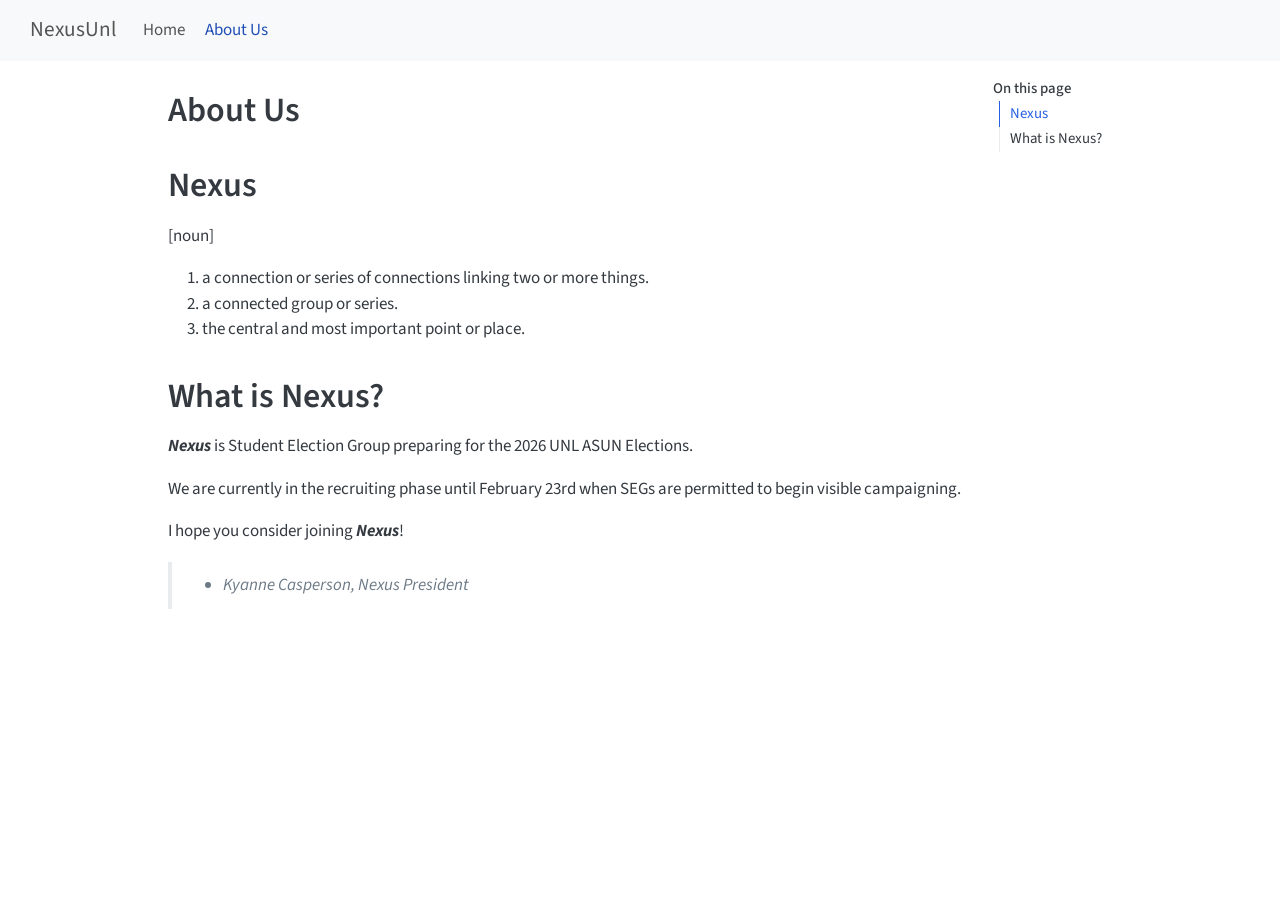
==== docs/about.html @ f0af8334 "added some content" ====
<!DOCTYPE html>
<html xmlns="http://www.w3.org/1999/xhtml" lang="en" xml:lang="en"><head>

<meta charset="utf-8">
<meta name="generator" content="quarto-1.7.32">

<meta name="viewport" content="width=device-width, initial-scale=1.0, user-scalable=yes">


<title>About Us – NexusUnl</title>
<style>
code{white-space: pre-wrap;}
span.smallcaps{font-variant: small-caps;}
div.columns{display: flex; gap: min(4vw, 1.5em);}
div.column{flex: auto; overflow-x: auto;}
div.hanging-indent{margin-left: 1.5em; text-indent: -1.5em;}
ul.task-list{list-style: none;}
ul.task-list li input[type="checkbox"] {
  width: 0.8em;
  margin: 0 0.8em 0.2em -1em; /* quarto-specific, see https://github.com/quarto-dev/quarto-cli/issues/4556 */ 
  vertical-align: middle;
}
</style>


<script src="site_libs/quarto-nav/quarto-nav.js"></script>
<script src="site_libs/quarto-nav/headroom.min.js"></script>
<script src="site_libs/clipboard/clipboard.min.js"></script>
<script src="site_libs/quarto-search/autocomplete.umd.js"></script>
<script src="site_libs/quarto-search/fuse.min.js"></script>
<script src="site_libs/quarto-search/quarto-search.js"></script>
<meta name="quarto:offset" content="./">
<script src="site_libs/quarto-html/quarto.js" type="module"></script>
<script src="site_libs/quarto-html/tabsets/tabsets.js" type="module"></script>
<script src="site_libs/quarto-html/popper.min.js"></script>
<script src="site_libs/quarto-html/tippy.umd.min.js"></script>
<script src="site_libs/quarto-html/anchor.min.js"></script>
<link href="site_libs/quarto-html/tippy.css" rel="stylesheet">
<link href="site_libs/quarto-html/quarto-syntax-highlighting-37eea08aefeeee20ff55810ff984fec1.css" rel="stylesheet" id="quarto-text-highlighting-styles">
<script src="site_libs/bootstrap/bootstrap.min.js"></script>
<link href="site_libs/bootstrap/bootstrap-icons.css" rel="stylesheet">
<link href="site_libs/bootstrap/bootstrap-dfb324f25d9b1687192fa8be62ac8f9c.min.css" rel="stylesheet" append-hash="true" id="quarto-bootstrap" data-mode="light">
<script id="quarto-search-options" type="application/json">{
  "location": "navbar",
  "copy-button": false,
  "collapse-after": 3,
  "panel-placement": "end",
  "type": "overlay",
  "limit": 50,
  "keyboard-shortcut": [
    "f",
    "/",
    "s"
  ],
  "show-item-context": false,
  "language": {
    "search-no-results-text": "No results",
    "search-matching-documents-text": "matching documents",
    "search-copy-link-title": "Copy link to search",
    "search-hide-matches-text": "Hide additional matches",
    "search-more-match-text": "more match in this document",
    "search-more-matches-text": "more matches in this document",
    "search-clear-button-title": "Clear",
    "search-text-placeholder": "",
    "search-detached-cancel-button-title": "Cancel",
    "search-submit-button-title": "Submit",
    "search-label": "Search"
  }
}</script>


<link rel="stylesheet" href="styles.css">
</head>

<body class="nav-fixed quarto-light">

<div id="quarto-search-results"></div>
  <header id="quarto-header" class="headroom fixed-top">
    <nav class="navbar navbar-expand-lg " data-bs-theme="dark">
      <div class="navbar-container container-fluid">
      <div class="navbar-brand-container mx-auto">
    <a class="navbar-brand" href="./index.html">
    <span class="navbar-title">NexusUnl</span>
    </a>
  </div>
            <div id="quarto-search" class="" title="Search"></div>
          <button class="navbar-toggler" type="button" data-bs-toggle="collapse" data-bs-target="#navbarCollapse" aria-controls="navbarCollapse" role="menu" aria-expanded="false" aria-label="Toggle navigation" onclick="if (window.quartoToggleHeadroom) { window.quartoToggleHeadroom(); }">
  <span class="navbar-toggler-icon"></span>
</button>
          <div class="collapse navbar-collapse" id="navbarCollapse">
            <ul class="navbar-nav navbar-nav-scroll me-auto">
  <li class="nav-item">
    <a class="nav-link" href="./index.html"> 
<span class="menu-text">Home</span></a>
  </li>  
  <li class="nav-item">
    <a class="nav-link active" href="./about.html" aria-current="page"> 
<span class="menu-text">About Us</span></a>
  </li>  
</ul>
          </div> <!-- /navcollapse -->
            <div class="quarto-navbar-tools">
</div>
      </div> <!-- /container-fluid -->
    </nav>
</header>
<!-- content -->
<div id="quarto-content" class="quarto-container page-columns page-rows-contents page-layout-article page-navbar">
<!-- sidebar -->
<!-- margin-sidebar -->
    <div id="quarto-margin-sidebar" class="sidebar margin-sidebar">
        <nav id="TOC" role="doc-toc" class="toc-active">
    <h2 id="toc-title">On this page</h2>
   
  <ul>
  <li><a href="#nexus" id="toc-nexus" class="nav-link active" data-scroll-target="#nexus">Nexus</a></li>
  <li><a href="#what-is-nexus" id="toc-what-is-nexus" class="nav-link" data-scroll-target="#what-is-nexus">What is Nexus?</a></li>
  </ul>
</nav>
    </div>
<!-- main -->
<main class="content" id="quarto-document-content">

<header id="title-block-header" class="quarto-title-block default">
<div class="quarto-title">
<h1 class="title">About Us</h1>
</div>



<div class="quarto-title-meta">

    
  
    
  </div>
  


</header>


<section id="nexus" class="level1">
<h1>Nexus</h1>
<p>[noun]</p>
<ol type="1">
<li>a connection or series of connections linking two or more things.</li>
<li>a connected group or series.</li>
<li>the central and most important point or place.</li>
</ol>
</section>
<section id="what-is-nexus" class="level1">
<h1>What is Nexus?</h1>
<p><strong><em>Nexus</em></strong> is Student Election Group preparing for the 2026 UNL ASUN Elections.</p>
<p>We are currently in the recruiting phase until February 23rd when SEGs are permitted to begin visible campaigning.</p>
<p>I hope you consider joining <strong><em>Nexus</em></strong>!</p>
<blockquote class="blockquote">
<ul>
<li><em>Kyanne Casperson, Nexus President</em></li>
</ul>
</blockquote>


</section>

</main> <!-- /main -->
<script id="quarto-html-after-body" type="application/javascript">
  window.document.addEventListener("DOMContentLoaded", function (event) {
    const icon = "";
    const anchorJS = new window.AnchorJS();
    anchorJS.options = {
      placement: 'right',
      icon: icon
    };
    anchorJS.add('.anchored');
    const isCodeAnnotation = (el) => {
      for (const clz of el.classList) {
        if (clz.startsWith('code-annotation-')) {                     
          return true;
        }
      }
      return false;
    }
    const onCopySuccess = function(e) {
      // button target
      const button = e.trigger;
      // don't keep focus
      button.blur();
      // flash "checked"
      button.classList.add('code-copy-button-checked');
      var currentTitle = button.getAttribute("title");
      button.setAttribute("title", "Copied!");
      let tooltip;
      if (window.bootstrap) {
        button.setAttribute("data-bs-toggle", "tooltip");
        button.setAttribute("data-bs-placement", "left");
        button.setAttribute("data-bs-title", "Copied!");
        tooltip = new bootstrap.Tooltip(button, 
          { trigger: "manual", 
            customClass: "code-copy-button-tooltip",
            offset: [0, -8]});
        tooltip.show();    
      }
      setTimeout(function() {
        if (tooltip) {
          tooltip.hide();
          button.removeAttribute("data-bs-title");
          button.removeAttribute("data-bs-toggle");
          button.removeAttribute("data-bs-placement");
        }
        button.setAttribute("title", currentTitle);
        button.classList.remove('code-copy-button-checked');
      }, 1000);
      // clear code selection
      e.clearSelection();
    }
    const getTextToCopy = function(trigger) {
        const codeEl = trigger.previousElementSibling.cloneNode(true);
        for (const childEl of codeEl.children) {
          if (isCodeAnnotation(childEl)) {
            childEl.remove();
          }
        }
        return codeEl.innerText;
    }
    const clipboard = new window.ClipboardJS('.code-copy-button:not([data-in-quarto-modal])', {
      text: getTextToCopy
    });
    clipboard.on('success', onCopySuccess);
    if (window.document.getElementById('quarto-embedded-source-code-modal')) {
      const clipboardModal = new window.ClipboardJS('.code-copy-button[data-in-quarto-modal]', {
        text: getTextToCopy,
        container: window.document.getElementById('quarto-embedded-source-code-modal')
      });
      clipboardModal.on('success', onCopySuccess);
    }
      var localhostRegex = new RegExp(/^(?:http|https):\/\/localhost\:?[0-9]*\//);
      var mailtoRegex = new RegExp(/^mailto:/);
        var filterRegex = new RegExp('/' + window.location.host + '/');
      var isInternal = (href) => {
          return filterRegex.test(href) || localhostRegex.test(href) || mailtoRegex.test(href);
      }
      // Inspect non-navigation links and adorn them if external
     var links = window.document.querySelectorAll('a[href]:not(.nav-link):not(.navbar-brand):not(.toc-action):not(.sidebar-link):not(.sidebar-item-toggle):not(.pagination-link):not(.no-external):not([aria-hidden]):not(.dropdown-item):not(.quarto-navigation-tool):not(.about-link)');
      for (var i=0; i<links.length; i++) {
        const link = links[i];
        if (!isInternal(link.href)) {
          // undo the damage that might have been done by quarto-nav.js in the case of
          // links that we want to consider external
          if (link.dataset.originalHref !== undefined) {
            link.href = link.dataset.originalHref;
          }
        }
      }
    function tippyHover(el, contentFn, onTriggerFn, onUntriggerFn) {
      const config = {
        allowHTML: true,
        maxWidth: 500,
        delay: 100,
        arrow: false,
        appendTo: function(el) {
            return el.parentElement;
        },
        interactive: true,
        interactiveBorder: 10,
        theme: 'quarto',
        placement: 'bottom-start',
      };
      if (contentFn) {
        config.content = contentFn;
      }
      if (onTriggerFn) {
        config.onTrigger = onTriggerFn;
      }
      if (onUntriggerFn) {
        config.onUntrigger = onUntriggerFn;
      }
      window.tippy(el, config); 
    }
    const noterefs = window.document.querySelectorAll('a[role="doc-noteref"]');
    for (var i=0; i<noterefs.length; i++) {
      const ref = noterefs[i];
      tippyHover(ref, function() {
        // use id or data attribute instead here
        let href = ref.getAttribute('data-footnote-href') || ref.getAttribute('href');
        try { href = new URL(href).hash; } catch {}
        const id = href.replace(/^#\/?/, "");
        const note = window.document.getElementById(id);
        if (note) {
          return note.innerHTML;
        } else {
          return "";
        }
      });
    }
    const xrefs = window.document.querySelectorAll('a.quarto-xref');
    const processXRef = (id, note) => {
      // Strip column container classes
      const stripColumnClz = (el) => {
        el.classList.remove("page-full", "page-columns");
        if (el.children) {
          for (const child of el.children) {
            stripColumnClz(child);
          }
        }
      }
      stripColumnClz(note)
      if (id === null || id.startsWith('sec-')) {
        // Special case sections, only their first couple elements
        const container = document.createElement("div");
        if (note.children && note.children.length > 2) {
          container.appendChild(note.children[0].cloneNode(true));
          for (let i = 1; i < note.children.length; i++) {
            const child = note.children[i];
            if (child.tagName === "P" && child.innerText === "") {
              continue;
            } else {
              container.appendChild(child.cloneNode(true));
              break;
            }
          }
          if (window.Quarto?.typesetMath) {
            window.Quarto.typesetMath(container);
          }
          return container.innerHTML
        } else {
          if (window.Quarto?.typesetMath) {
            window.Quarto.typesetMath(note);
          }
          return note.innerHTML;
        }
      } else {
        // Remove any anchor links if they are present
        const anchorLink = note.querySelector('a.anchorjs-link');
        if (anchorLink) {
          anchorLink.remove();
        }
        if (window.Quarto?.typesetMath) {
          window.Quarto.typesetMath(note);
        }
        if (note.classList.contains("callout")) {
          return note.outerHTML;
        } else {
          return note.innerHTML;
        }
      }
    }
    for (var i=0; i<xrefs.length; i++) {
      const xref = xrefs[i];
      tippyHover(xref, undefined, function(instance) {
        instance.disable();
        let url = xref.getAttribute('href');
        let hash = undefined; 
        if (url.startsWith('#')) {
          hash = url;
        } else {
          try { hash = new URL(url).hash; } catch {}
        }
        if (hash) {
          const id = hash.replace(/^#\/?/, "");
          const note = window.document.getElementById(id);
          if (note !== null) {
            try {
              const html = processXRef(id, note.cloneNode(true));
              instance.setContent(html);
            } finally {
              instance.enable();
              instance.show();
            }
          } else {
            // See if we can fetch this
            fetch(url.split('#')[0])
            .then(res => res.text())
            .then(html => {
              const parser = new DOMParser();
              const htmlDoc = parser.parseFromString(html, "text/html");
              const note = htmlDoc.getElementById(id);
              if (note !== null) {
                const html = processXRef(id, note);
                instance.setContent(html);
              } 
            }).finally(() => {
              instance.enable();
              instance.show();
            });
          }
        } else {
          // See if we can fetch a full url (with no hash to target)
          // This is a special case and we should probably do some content thinning / targeting
          fetch(url)
          .then(res => res.text())
          .then(html => {
            const parser = new DOMParser();
            const htmlDoc = parser.parseFromString(html, "text/html");
            const note = htmlDoc.querySelector('main.content');
            if (note !== null) {
              // This should only happen for chapter cross references
              // (since there is no id in the URL)
              // remove the first header
              if (note.children.length > 0 && note.children[0].tagName === "HEADER") {
                note.children[0].remove();
              }
              const html = processXRef(null, note);
              instance.setContent(html);
            } 
          }).finally(() => {
            instance.enable();
            instance.show();
          });
        }
      }, function(instance) {
      });
    }
        let selectedAnnoteEl;
        const selectorForAnnotation = ( cell, annotation) => {
          let cellAttr = 'data-code-cell="' + cell + '"';
          let lineAttr = 'data-code-annotation="' +  annotation + '"';
          const selector = 'span[' + cellAttr + '][' + lineAttr + ']';
          return selector;
        }
        const selectCodeLines = (annoteEl) => {
          const doc = window.document;
          const targetCell = annoteEl.getAttribute("data-target-cell");
          const targetAnnotation = annoteEl.getAttribute("data-target-annotation");
          const annoteSpan = window.document.querySelector(selectorForAnnotation(targetCell, targetAnnotation));
          const lines = annoteSpan.getAttribute("data-code-lines").split(",");
          const lineIds = lines.map((line) => {
            return targetCell + "-" + line;
          })
          let top = null;
          let height = null;
          let parent = null;
          if (lineIds.length > 0) {
              //compute the position of the single el (top and bottom and make a div)
              const el = window.document.getElementById(lineIds[0]);
              top = el.offsetTop;
              height = el.offsetHeight;
              parent = el.parentElement.parentElement;
            if (lineIds.length > 1) {
              const lastEl = window.document.getElementById(lineIds[lineIds.length - 1]);
              const bottom = lastEl.offsetTop + lastEl.offsetHeight;
              height = bottom - top;
            }
            if (top !== null && height !== null && parent !== null) {
              // cook up a div (if necessary) and position it 
              let div = window.document.getElementById("code-annotation-line-highlight");
              if (div === null) {
                div = window.document.createElement("div");
                div.setAttribute("id", "code-annotation-line-highlight");
                div.style.position = 'absolute';
                parent.appendChild(div);
              }
              div.style.top = top - 2 + "px";
              div.style.height = height + 4 + "px";
              div.style.left = 0;
              let gutterDiv = window.document.getElementById("code-annotation-line-highlight-gutter");
              if (gutterDiv === null) {
                gutterDiv = window.document.createElement("div");
                gutterDiv.setAttribute("id", "code-annotation-line-highlight-gutter");
                gutterDiv.style.position = 'absolute';
                const codeCell = window.document.getElementById(targetCell);
                const gutter = codeCell.querySelector('.code-annotation-gutter');
                gutter.appendChild(gutterDiv);
              }
              gutterDiv.style.top = top - 2 + "px";
              gutterDiv.style.height = height + 4 + "px";
            }
            selectedAnnoteEl = annoteEl;
          }
        };
        const unselectCodeLines = () => {
          const elementsIds = ["code-annotation-line-highlight", "code-annotation-line-highlight-gutter"];
          elementsIds.forEach((elId) => {
            const div = window.document.getElementById(elId);
            if (div) {
              div.remove();
            }
          });
          selectedAnnoteEl = undefined;
        };
          // Handle positioning of the toggle
      window.addEventListener(
        "resize",
        throttle(() => {
          elRect = undefined;
          if (selectedAnnoteEl) {
            selectCodeLines(selectedAnnoteEl);
          }
        }, 10)
      );
      function throttle(fn, ms) {
      let throttle = false;
      let timer;
        return (...args) => {
          if(!throttle) { // first call gets through
              fn.apply(this, args);
              throttle = true;
          } else { // all the others get throttled
              if(timer) clearTimeout(timer); // cancel #2
              timer = setTimeout(() => {
                fn.apply(this, args);
                timer = throttle = false;
              }, ms);
          }
        };
      }
        // Attach click handler to the DT
        const annoteDls = window.document.querySelectorAll('dt[data-target-cell]');
        for (const annoteDlNode of annoteDls) {
          annoteDlNode.addEventListener('click', (event) => {
            const clickedEl = event.target;
            if (clickedEl !== selectedAnnoteEl) {
              unselectCodeLines();
              const activeEl = window.document.querySelector('dt[data-target-cell].code-annotation-active');
              if (activeEl) {
                activeEl.classList.remove('code-annotation-active');
              }
              selectCodeLines(clickedEl);
              clickedEl.classList.add('code-annotation-active');
            } else {
              // Unselect the line
              unselectCodeLines();
              clickedEl.classList.remove('code-annotation-active');
            }
          });
        }
    const findCites = (el) => {
      const parentEl = el.parentElement;
      if (parentEl) {
        const cites = parentEl.dataset.cites;
        if (cites) {
          return {
            el,
            cites: cites.split(' ')
          };
        } else {
          return findCites(el.parentElement)
        }
      } else {
        return undefined;
      }
    };
    var bibliorefs = window.document.querySelectorAll('a[role="doc-biblioref"]');
    for (var i=0; i<bibliorefs.length; i++) {
      const ref = bibliorefs[i];
      const citeInfo = findCites(ref);
      if (citeInfo) {
        tippyHover(citeInfo.el, function() {
          var popup = window.document.createElement('div');
          citeInfo.cites.forEach(function(cite) {
            var citeDiv = window.document.createElement('div');
            citeDiv.classList.add('hanging-indent');
            citeDiv.classList.add('csl-entry');
            var biblioDiv = window.document.getElementById('ref-' + cite);
            if (biblioDiv) {
              citeDiv.innerHTML = biblioDiv.innerHTML;
            }
            popup.appendChild(citeDiv);
          });
          return popup.innerHTML;
        });
      }
    }
  });
  </script>
</div> <!-- /content -->




</body></html>
---- docs/site_libs/quarto-html/tippy.css ----
.tippy-box[data-animation=fade][data-state=hidden]{opacity:0}[data-tippy-root]{max-width:calc(100vw - 10px)}.tippy-box{position:relative;background-color:#333;color:#fff;border-radius:4px;font-size:14px;line-height:1.4;white-space:normal;outline:0;transition-property:transform,visibility,opacity}.tippy-box[data-placement^=top]>.tippy-arrow{bottom:0}.tippy-box[data-placement^=top]>.tippy-arrow:before{bottom:-7px;left:0;border-width:8px 8px 0;border-top-color:initial;transform-origin:center top}.tippy-box[data-placement^=bottom]>.tippy-arrow{top:0}.tippy-box[data-placement^=bottom]>.tippy-arrow:before{top:-7px;left:0;border-width:0 8px 8px;border-bottom-color:initial;transform-origin:center bottom}.tippy-box[data-placement^=left]>.tippy-arrow{right:0}.tippy-box[data-placement^=left]>.tippy-arrow:before{border-width:8px 0 8px 8px;border-left-color:initial;right:-7px;transform-origin:center left}.tippy-box[data-placement^=right]>.tippy-arrow{left:0}.tippy-box[data-placement^=right]>.tippy-arrow:before{left:-7px;border-width:8px 8px 8px 0;border-right-color:initial;transform-origin:center right}.tippy-box[data-inertia][data-state=visible]{transition-timing-function:cubic-bezier(.54,1.5,.38,1.11)}.tippy-arrow{width:16px;height:16px;color:#333}.tippy-arrow:before{content:"";position:absolute;border-color:transparent;border-style:solid}.tippy-content{position:relative;padding:5px 9px;z-index:1}
---- docs/site_libs/quarto-html/quarto-syntax-highlighting-37eea08aefeeee20ff55810ff984fec1.css ----
/* quarto syntax highlight colors */
:root {
  --quarto-hl-ot-color: #003B4F;
  --quarto-hl-at-color: #657422;
  --quarto-hl-ss-color: #20794D;
  --quarto-hl-an-color: #5E5E5E;
  --quarto-hl-fu-color: #4758AB;
  --quarto-hl-st-color: #20794D;
  --quarto-hl-cf-color: #003B4F;
  --quarto-hl-op-color: #5E5E5E;
  --quarto-hl-er-color: #AD0000;
  --quarto-hl-bn-color: #AD0000;
  --quarto-hl-al-color: #AD0000;
  --quarto-hl-va-color: #111111;
  --quarto-hl-bu-color: inherit;
  --quarto-hl-ex-color: inherit;
  --quarto-hl-pp-color: #AD0000;
  --quarto-hl-in-color: #5E5E5E;
  --quarto-hl-vs-color: #20794D;
  --quarto-hl-wa-color: #5E5E5E;
  --quarto-hl-do-color: #5E5E5E;
  --quarto-hl-im-color: #00769E;
  --quarto-hl-ch-color: #20794D;
  --quarto-hl-dt-color: #AD0000;
  --quarto-hl-fl-color: #AD0000;
  --quarto-hl-co-color: #5E5E5E;
  --quarto-hl-cv-color: #5E5E5E;
  --quarto-hl-cn-color: #8f5902;
  --quarto-hl-sc-color: #5E5E5E;
  --quarto-hl-dv-color: #AD0000;
  --quarto-hl-kw-color: #003B4F;
}

/* other quarto variables */
:root {
  --quarto-font-monospace: SFMono-Regular, Menlo, Monaco, Consolas, "Liberation Mono", "Courier New", monospace;
}

/* syntax highlight based on Pandoc's rules */
pre > code.sourceCode > span {
  color: #003B4F;
}

code.sourceCode > span {
  color: #003B4F;
}

div.sourceCode,
div.sourceCode pre.sourceCode {
  color: #003B4F;
}

/* Normal */
code span {
  color: #003B4F;
}

/* Alert */
code span.al {
  color: #AD0000;
  font-style: inherit;
}

/* Annotation */
code span.an {
  color: #5E5E5E;
  font-style: inherit;
}

/* Attribute */
code span.at {
  color: #657422;
  font-style: inherit;
}

/* BaseN */
code span.bn {
  color: #AD0000;
  font-style: inherit;
}

/* BuiltIn */
code span.bu {
  font-style: inherit;
}

/* ControlFlow */
code span.cf {
  color: #003B4F;
  font-weight: bold;
  font-style: inherit;
}

/* Char */
code span.ch {
  color: #20794D;
  font-style: inherit;
}

/* Constant */
code span.cn {
  color: #8f5902;
  font-style: inherit;
}

/* Comment */
code span.co {
  color: #5E5E5E;
  font-style: inherit;
}

/* CommentVar */
code span.cv {
  color: #5E5E5E;
  font-style: italic;
}

/* Documentation */
code span.do {
  color: #5E5E5E;
  font-style: italic;
}

/* DataType */
code span.dt {
  color: #AD0000;
  font-style: inherit;
}

/* DecVal */
code span.dv {
  color: #AD0000;
  font-style: inherit;
}

/* Error */
code span.er {
  color: #AD0000;
  font-style: inherit;
}

/* Extension */
code span.ex {
  font-style: inherit;
}

/* Float */
code span.fl {
  color: #AD0000;
  font-style: inherit;
}

/* Function */
code span.fu {
  color: #4758AB;
  font-style: inherit;
}

/* Import */
code span.im {
  color: #00769E;
  font-style: inherit;
}

/* Information */
code span.in {
  color: #5E5E5E;
  font-style: inherit;
}

/* Keyword */
code span.kw {
  color: #003B4F;
  font-weight: bold;
  font-style: inherit;
}

/* Operator */
code span.op {
  color: #5E5E5E;
  font-style: inherit;
}

/* Other */
code span.ot {
  color: #003B4F;
  font-style: inherit;
}

/* Preprocessor */
code span.pp {
  color: #AD0000;
  font-style: inherit;
}

/* SpecialChar */
code span.sc {
  color: #5E5E5E;
  font-style: inherit;
}

/* SpecialString */
code span.ss {
  color: #20794D;
  font-style: inherit;
}

/* String */
code span.st {
  color: #20794D;
  font-style: inherit;
}

/* Variable */
code span.va {
  color: #111111;
  font-style: inherit;
}

/* VerbatimString */
code span.vs {
  color: #20794D;
  font-style: inherit;
}

/* Warning */
code span.wa {
  color: #5E5E5E;
  font-style: italic;
}

.prevent-inlining {
  content: "</";
}

/*# sourceMappingURL=27d3d809615f7771493d095567f04340.css.map */
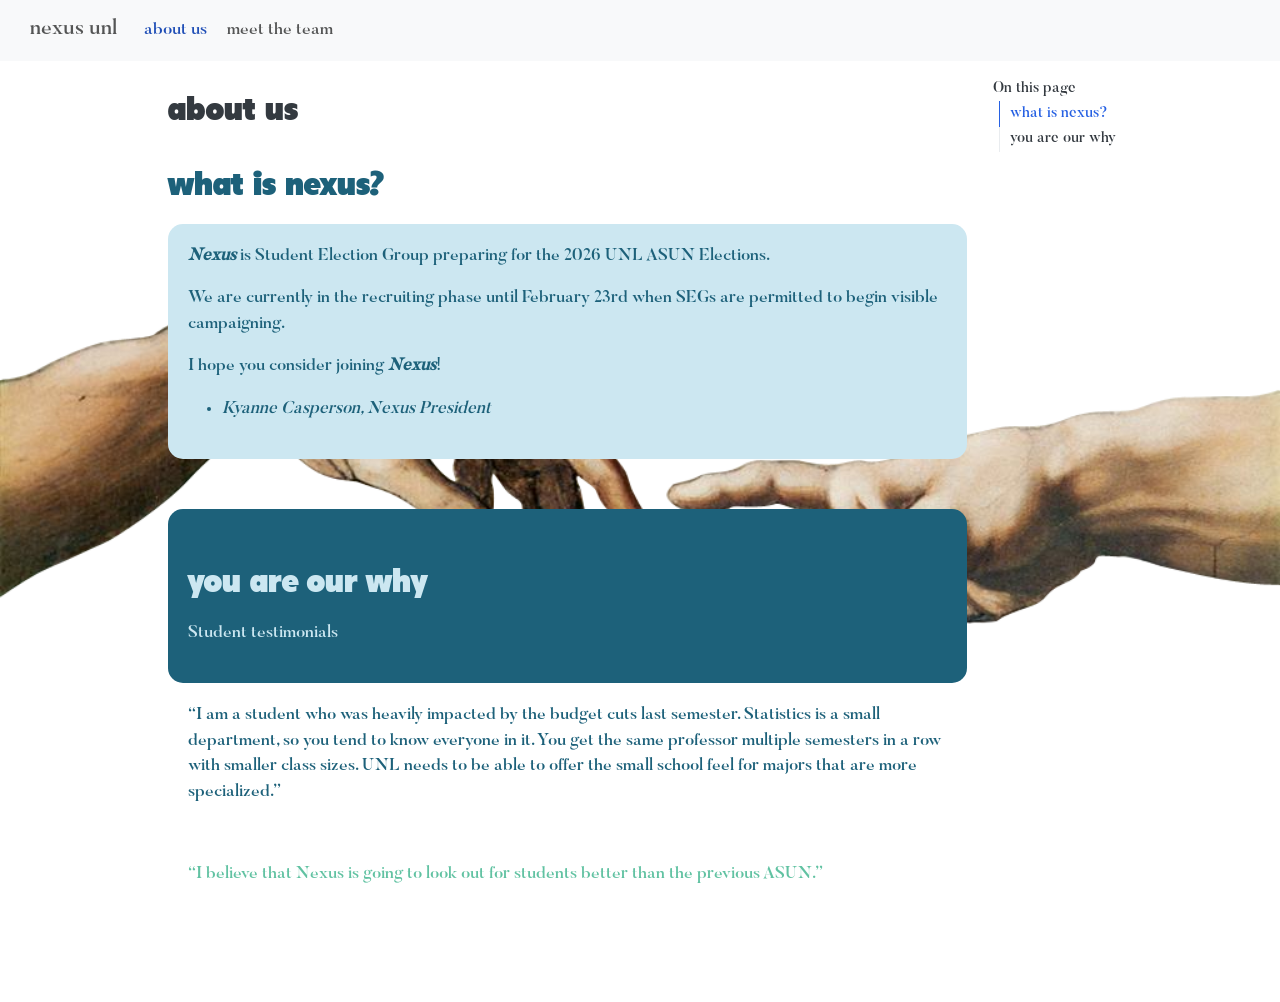
==== commit b82fe043: "small edits, student testimonials area" ====
--- a/docs/about.html
+++ b/docs/about.html
@@ -7,7 +7,7 @@
 <meta name="viewport" content="width=device-width, initial-scale=1.0, user-scalable=yes">
 
 
-<title>About Us – NexusUnl</title>
+<title>about us – nexus unl</title>
 <style>
 code{white-space: pre-wrap;}
 span.smallcaps{font-variant: small-caps;}
@@ -30,6 +30,7 @@
 <script src="site_libs/quarto-search/fuse.min.js"></script>
 <script src="site_libs/quarto-search/quarto-search.js"></script>
 <meta name="quarto:offset" content="./">
+<link href="./Nexus UNL branding.png" rel="icon" type="image/png">
 <script src="site_libs/quarto-html/quarto.js" type="module"></script>
 <script src="site_libs/quarto-html/tabsets/tabsets.js" type="module"></script>
 <script src="site_libs/quarto-html/popper.min.js"></script>
@@ -80,7 +81,7 @@
       <div class="navbar-container container-fluid">
       <div class="navbar-brand-container mx-auto">
     <a class="navbar-brand" href="./index.html">
-    <span class="navbar-title">NexusUnl</span>
+    <span class="navbar-title">nexus unl</span>
     </a>
   </div>
             <div id="quarto-search" class="" title="Search"></div>
@@ -90,12 +91,12 @@
           <div class="collapse navbar-collapse" id="navbarCollapse">
             <ul class="navbar-nav navbar-nav-scroll me-auto">
   <li class="nav-item">
-    <a class="nav-link" href="./index.html"> 
-<span class="menu-text">Home</span></a>
+    <a class="nav-link active" href="./about.html" aria-current="page"> 
+<span class="menu-text">about us</span></a>
   </li>  
   <li class="nav-item">
-    <a class="nav-link active" href="./about.html" aria-current="page"> 
-<span class="menu-text">About Us</span></a>
+    <a class="nav-link" href="./the-team.html"> 
+<span class="menu-text">meet the team</span></a>
   </li>  
 </ul>
           </div> <!-- /navcollapse -->
@@ -113,8 +114,8 @@
     <h2 id="toc-title">On this page</h2>
    
   <ul>
-  <li><a href="#nexus" id="toc-nexus" class="nav-link active" data-scroll-target="#nexus">Nexus</a></li>
-  <li><a href="#what-is-nexus" id="toc-what-is-nexus" class="nav-link" data-scroll-target="#what-is-nexus">What is Nexus?</a></li>
+  <li><a href="#what-is-nexus" id="toc-what-is-nexus" class="nav-link active" data-scroll-target="#what-is-nexus">what is nexus?</a></li>
+  <li><a href="#you-are-our-why" id="toc-you-are-our-why" class="nav-link" data-scroll-target="#you-are-our-why">you are our why</a></li>
   </ul>
 </nav>
     </div>
@@ -123,7 +124,7 @@
 
 <header id="title-block-header" class="quarto-title-block default">
 <div class="quarto-title">
-<h1 class="title">About Us</h1>
+<h1 class="title">about us</h1>
 </div>
 
 
@@ -140,28 +141,29 @@
 </header>
 
 
-<section id="nexus" class="level1">
-<h1>Nexus</h1>
-<p>[noun]</p>
-<ol type="1">
-<li>a connection or series of connections linking two or more things.</li>
-<li>a connected group or series.</li>
-<li>the central and most important point or place.</li>
-</ol>
+<section id="what-is-nexus" class="level1 color3">
+<h1>what is nexus?</h1>
 </section>
-<section id="what-is-nexus" class="level1">
-<h1>What is Nexus?</h1>
+<div class="section2">
 <p><strong><em>Nexus</em></strong> is Student Election Group preparing for the 2026 UNL ASUN Elections.</p>
 <p>We are currently in the recruiting phase until February 23rd when SEGs are permitted to begin visible campaigning.</p>
 <p>I hope you consider joining <strong><em>Nexus</em></strong>!</p>
-<blockquote class="blockquote">
 <ul>
 <li><em>Kyanne Casperson, Nexus President</em></li>
 </ul>
-</blockquote>
-
-
+</div>
+<section id="you-are-our-why" class="level1 section1 spacer">
+<h1>you are our why</h1>
+<p>Student testimonials</p>
 </section>
+<div class="section3-2">
+<p>“I am a student who was heavily impacted by the budget cuts last semester. Statistics is a small department, so you tend to know everyone in it. You get the same professor multiple semesters in a row with smaller class sizes. UNL needs to be able to offer the small school feel for majors that are more specialized.”</p>
+</div>
+<div class="section3">
+<p>“I believe that Nexus is going to look out for students better than the previous ASUN.”</p>
+</div>
+
+
 
 </main> <!-- /main -->
 <script id="quarto-html-after-body" type="application/javascript">
--- a/docs/styles.css
+++ b/docs/styles.css
@@ -0,0 +1,122 @@
+/* css styles */
+.custom-background {
+    background-color: #cce7f1; /* Light blue background */
+    padding: 10px;
+}
+
+@font-face {
+    font-family: 'NexusHeader'; /* Name your font here */
+    src: url('Tondu-Beta.ttf') format('truetype'); /* Adjust the path */
+}
+
+@font-face {
+    font-family: 'NexusBody'; 
+    src: url('Butler_Medium.otf') format('truetype'); 
+}
+
+h1, h2, h3, h4, h5, h6 {
+    font-family: 'NexusHeader', sans-serif; /* Apply the font to headers */
+}
+
+body {
+  font-family: 'NexusBody', sans-serif;
+    background-image: url('chapelHands.png');
+    background-size: cover; /* Adjusts size to cover entire screen */
+    background-position: center; /* Centers the image */
+ /* Prevents image from repeating */
+}
+
+.spacer {
+  margin-top: 50px;
+}
+
+.spacer-big {
+    margin-top: 250px; /* Adjust this value as needed */
+}
+
+.color1 {
+  color: #cce7f1;
+}
+
+.color2 {
+  color: #61c2a2;
+}
+
+.color3 {
+  color: #1d617a;
+}
+
+.center-text {
+    text-align: center;
+}
+
+.section1 {
+    background-color: #1d617a;
+    color: #cce7f1;
+    padding: 20px;
+    border-radius: 15px;
+}
+
+.section2 {
+    background-color: #cce7f1;
+    color: #1d617a;
+    padding: 20px;
+    border-radius: 15px;
+}
+
+.section3 {
+    background-color: #ffffff;
+    color: #61c2a2;
+    padding: 20px;
+    border-radius: 15px;
+}
+
+.section3-1 {
+  background-color: #ffffff;
+  color: #cce7f1;
+  padding: 20px;
+  border-radius: 15px;
+}
+
+.section3-2 {
+  background-color: #ffffff;
+  color: #1d617a;
+  padding: 20px;
+  border-radius: 15px;
+}
+
+
+.custom-button {
+    background-color: #61c2a2; /* Green background */
+    color: white;              /* White text */
+    border: none;              /* No border */
+    padding: 10px 20px;        /* Padding */
+    text-align: center;        /* Center text */
+    text-decoration: none;      /* No underline */
+    display: inline-block;      /* Inline-block display */
+    font-size: 16px;           /* Font size */
+    margin: 4px 2px;          /* Margin */
+    cursor: pointer;           /* Pointer cursor on hover */
+    border-radius: 5px;        /* Rounded corners */
+}
+
+.custom-button:hover {
+    background-color: #cce7f1; /* Darker green on hover */
+}
+
+.grid-container {
+    display: grid;                     /* Use grid layout */
+    grid-template-columns: repeat(3, 1fr); /* 3 equal columns */
+    gap: 20px;                         /* Space between columns */
+}
+
+.grid-column {
+    text-align: center;                /* Center text and inline elements */
+    border-radius: 4px;                /* Rounded corners */
+}
+
+.grid-column a {
+    display: inline-block;              /* Enable margin and padding */
+    margin-top: 10px;                  /* Space above the button */
+}
+
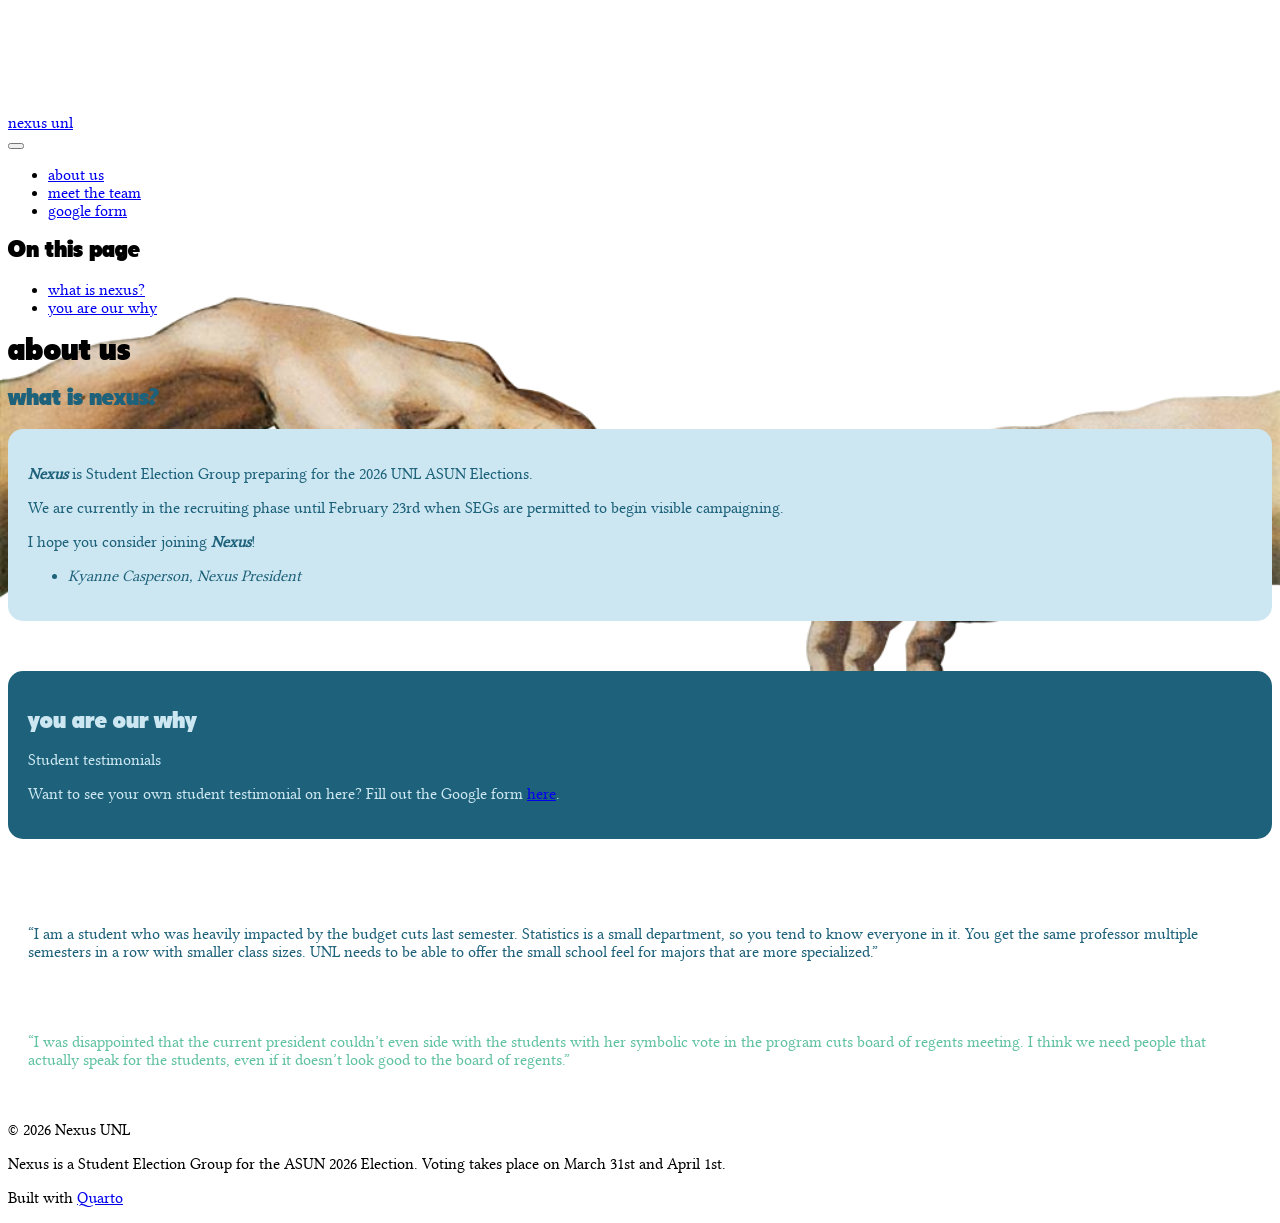
==== commit 073b793c: "overhaul" ====
--- a/docs/about.html
+++ b/docs/about.html
@@ -2,7 +2,7 @@
 <html xmlns="http://www.w3.org/1999/xhtml" lang="en" xml:lang="en"><head>
 
 <meta charset="utf-8">
-<meta name="generator" content="quarto-1.7.32">
+<meta name="generator" content="quarto-1.8.25">
 
 <meta name="viewport" content="width=device-width, initial-scale=1.0, user-scalable=yes">
 
@@ -30,17 +30,18 @@
 <script src="site_libs/quarto-search/fuse.min.js"></script>
 <script src="site_libs/quarto-search/quarto-search.js"></script>
 <meta name="quarto:offset" content="./">
-<link href="./Nexus UNL branding.png" rel="icon" type="image/png">
+<link href="./images/favicon.png" rel="icon" type="image/png">
 <script src="site_libs/quarto-html/quarto.js" type="module"></script>
 <script src="site_libs/quarto-html/tabsets/tabsets.js" type="module"></script>
+<script src="site_libs/quarto-html/axe/axe-check.js" type="module"></script>
 <script src="site_libs/quarto-html/popper.min.js"></script>
 <script src="site_libs/quarto-html/tippy.umd.min.js"></script>
 <script src="site_libs/quarto-html/anchor.min.js"></script>
 <link href="site_libs/quarto-html/tippy.css" rel="stylesheet">
-<link href="site_libs/quarto-html/quarto-syntax-highlighting-37eea08aefeeee20ff55810ff984fec1.css" rel="stylesheet" id="quarto-text-highlighting-styles">
+<link href="site_libs/quarto-html/quarto-syntax-highlighting-7b89279ff1a6dce999919e0e67d4d9ec.css" rel="stylesheet" id="quarto-text-highlighting-styles">
 <script src="site_libs/bootstrap/bootstrap.min.js"></script>
 <link href="site_libs/bootstrap/bootstrap-icons.css" rel="stylesheet">
-<link href="site_libs/bootstrap/bootstrap-dfb324f25d9b1687192fa8be62ac8f9c.min.css" rel="stylesheet" append-hash="true" id="quarto-bootstrap" data-mode="light">
+<link href="site_libs/bootstrap/bootstrap-e31584831b205ffbb2d98406f31c2a5b.min.css" rel="stylesheet" append-hash="true" id="quarto-bootstrap" data-mode="light">
 <script id="quarto-search-options" type="application/json">{
   "location": "navbar",
   "copy-button": false,
@@ -70,7 +71,7 @@
 }</script>
 
 
-<link rel="stylesheet" href="styles.css">
+<link rel="stylesheet" href="fonts-and-styles/styles.css">
 </head>
 
 <body class="nav-fixed quarto-light">
@@ -80,6 +81,8 @@
     <nav class="navbar navbar-expand-lg " data-bs-theme="dark">
       <div class="navbar-container container-fluid">
       <div class="navbar-brand-container mx-auto">
+    <a href="./index.html" class="navbar-brand navbar-brand-logo">
+    </a>
     <a class="navbar-brand" href="./index.html">
     <span class="navbar-title">nexus unl</span>
     </a>
@@ -97,6 +100,10 @@
   <li class="nav-item">
     <a class="nav-link" href="./the-team.html"> 
 <span class="menu-text">meet the team</span></a>
+  </li>  
+  <li class="nav-item">
+    <a class="nav-link" href="./google-form.html"> 
+<span class="menu-text">google form</span></a>
   </li>  
 </ul>
           </div> <!-- /navcollapse -->
@@ -155,12 +162,13 @@
 <section id="you-are-our-why" class="level1 section1 spacer">
 <h1>you are our why</h1>
 <p>Student testimonials</p>
+<p>Want to see your own student testimonial on here? Fill out the Google form <a href="./google-form.html">here</a>.</p>
 </section>
-<div class="section3-2">
+<div class="section3-2 spacer">
 <p>“I am a student who was heavily impacted by the budget cuts last semester. Statistics is a small department, so you tend to know everyone in it. You get the same professor multiple semesters in a row with smaller class sizes. UNL needs to be able to offer the small school feel for majors that are more specialized.”</p>
 </div>
 <div class="section3">
-<p>“I believe that Nexus is going to look out for students better than the previous ASUN.”</p>
+<p>“I was disappointed that the current president couldn’t even side with the students with her symbolic vote in the program cuts board of regents meeting. I think we need people that actually speak for the students, even if it doesn’t look good to the board of regents.”</p>
 </div>
 
 
@@ -217,13 +225,14 @@
       e.clearSelection();
     }
     const getTextToCopy = function(trigger) {
-        const codeEl = trigger.previousElementSibling.cloneNode(true);
-        for (const childEl of codeEl.children) {
-          if (isCodeAnnotation(childEl)) {
-            childEl.remove();
-          }
-        }
-        return codeEl.innerText;
+      const outerScaffold = trigger.parentElement.cloneNode(true);
+      const codeEl = outerScaffold.querySelector('code');
+      for (const childEl of codeEl.children) {
+        if (isCodeAnnotation(childEl)) {
+          childEl.remove();
+        }
+      }
+      return codeEl.innerText;
     }
     const clipboard = new window.ClipboardJS('.code-copy-button:not([data-in-quarto-modal])', {
       text: getTextToCopy
@@ -566,6 +575,19 @@
   });
   </script>
 </div> <!-- /content -->
+<footer class="footer">
+  <div class="nav-footer">
+    <div class="nav-footer-left">
+<p>© 2026 Nexus UNL</p>
+</div>   
+    <div class="nav-footer-center">
+<p>Nexus is a Student Election Group for the ASUN 2026 Election. Voting takes place on March 31st and April 1st.</p>
+</div>
+    <div class="nav-footer-right">
+<p>Built with <a href="https://quarto.org">Quarto</a></p>
+</div>
+  </div>
+</footer>
 
 
 
--- a/docs/fonts-and-styles/styles.css
+++ b/docs/fonts-and-styles/styles.css
@@ -0,0 +1,131 @@
+/* css styles */
+.custom-background {
+    background-color: #cce7f1; /* Light blue background */
+    padding: 10px;
+}
+
+@font-face {
+    font-family: 'NexusHeader'; /* Name your font here */
+    src: url('Tondu-Beta.ttf') format('truetype'); /* Adjust the path */
+}
+
+@font-face {
+    font-family: 'NexusBody'; 
+    src: url('LinuxLibertine-RdWo.ttf') format('truetype'); 
+}
+
+h1, h2, h3, h4, h5, h6 {
+    font-family: 'NexusHeader', sans-serif; /* Apply the font to headers */
+}
+
+body {
+  font-family: 'NexusBody', sans-serif;
+  background-image: url("../images/chapelHands.png");
+  background-attachment: fixed;
+  background-position: center;
+  background-repeat: no-repeat;
+  background-size: cover;
+  min-height: 400px;
+}
+
+.spacer {
+  margin-top: 50px;
+}
+
+.spacer-big {
+    margin-top: 250px; /* Adjust this value as needed */
+}
+
+.color1 {
+  color: #cce7f1;
+}
+
+.color2 {
+  color: #61c2a2;
+}
+
+.color3 {
+  color: #1d617a;
+}
+
+.center-text {
+    text-align: center;
+}
+
+.section1 {
+    background-color: #1d617a;
+    color: #cce7f1;
+    padding: 20px;
+    border-radius: 15px;
+}
+
+.section2 {
+    background-color: #cce7f1;
+    color: #1d617a;
+    padding: 20px;
+    border-radius: 15px;
+}
+
+.section3 {
+    background-color: #ffffff;
+    color: #61c2a2;
+    padding: 20px;
+    border-radius: 15px;
+}
+
+.section3-1 {
+  background-color: #ffffff;
+  color: #cce7f1;
+  padding: 20px;
+  border-radius: 15px;
+}
+
+.section3-2 {
+  background-color: #ffffff;
+  color: #1d617a;
+  padding: 20px;
+  border-radius: 15px;
+}
+
+
+.custom-button {
+    background-color: #61c2a2; /* Green background */
+    color: white;              /* White text */
+    border: none;              /* No border */
+    padding: 10px 20px;        /* Padding */
+    text-align: center;        /* Center text */
+    text-decoration: none;      /* No underline */
+    display: inline-block;      /* Inline-block display */
+    font-size: 16px;           /* Font size */
+    margin: 4px 2px;          /* Margin */
+    cursor: pointer;           /* Pointer cursor on hover */
+    border-radius: 5px;        /* Rounded corners */
+}
+
+.custom-button:hover {
+    background-color: #cce7f1; /* Darker green on hover */
+}
+
+.grid-container {
+    display: grid;                     /* Use grid layout */
+    grid-template-columns: repeat(3, 1fr); /* 3 equal columns */
+    gap: 20px;                         /* Space between columns */
+}
+
+.grid-column {
+    text-align: center;                /* Center text and inline elements */
+    border-radius: 4px;                /* Rounded corners */
+}
+
+.grid-column a {
+    display: inline-block;              /* Enable margin and padding */
+    margin-top: 10px;                  /* Space above the button */
+}
+
+.heading-box {
+    background-color: #ffffff; /* Light blue background */
+    border: 2px solid #1d617a; /* Border color */
+    padding: 15px; /* Padding inside the box */
+    border-radius: 5px; /* Rounded corners */
+    font-weight: bold; /* Bold text */
+}
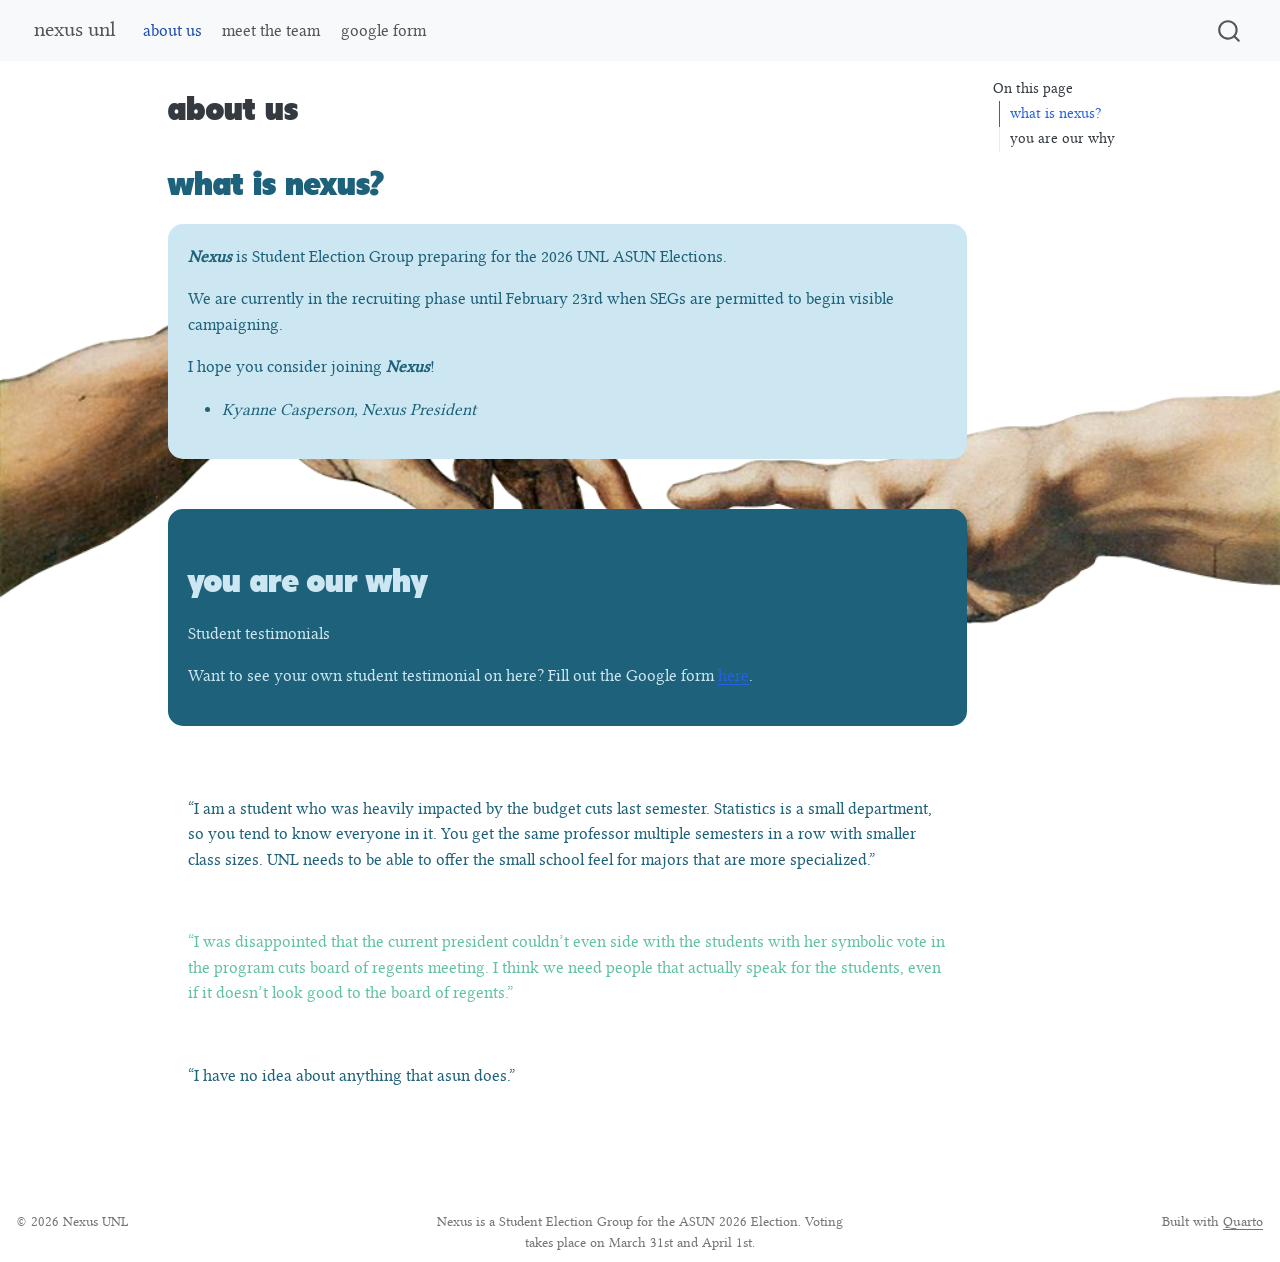
==== commit f8c0a2cc: "added testimonial" ====
--- a/docs/about.html
+++ b/docs/about.html
@@ -170,6 +170,9 @@
 <div class="section3">
 <p>“I was disappointed that the current president couldn’t even side with the students with her symbolic vote in the program cuts board of regents meeting. I think we need people that actually speak for the students, even if it doesn’t look good to the board of regents.”</p>
 </div>
+<div class="section3-2">
+<p>“I have no idea about anything that asun does.”</p>
+</div>
 
 
 
--- a/docs/site_libs/quarto-html/quarto-syntax-highlighting-7b89279ff1a6dce999919e0e67d4d9ec.css
+++ b/docs/site_libs/quarto-html/quarto-syntax-highlighting-7b89279ff1a6dce999919e0e67d4d9ec.css
@@ -0,0 +1,236 @@
+/* quarto syntax highlight colors */
+:root {
+  --quarto-hl-ot-color: #003B4F;
+  --quarto-hl-at-color: #657422;
+  --quarto-hl-ss-color: #20794D;
+  --quarto-hl-an-color: #5E5E5E;
+  --quarto-hl-fu-color: #4758AB;
+  --quarto-hl-st-color: #20794D;
+  --quarto-hl-cf-color: #003B4F;
+  --quarto-hl-op-color: #5E5E5E;
+  --quarto-hl-er-color: #AD0000;
+  --quarto-hl-bn-color: #AD0000;
+  --quarto-hl-al-color: #AD0000;
+  --quarto-hl-va-color: #111111;
+  --quarto-hl-bu-color: inherit;
+  --quarto-hl-ex-color: inherit;
+  --quarto-hl-pp-color: #AD0000;
+  --quarto-hl-in-color: #5E5E5E;
+  --quarto-hl-vs-color: #20794D;
+  --quarto-hl-wa-color: #5E5E5E;
+  --quarto-hl-do-color: #5E5E5E;
+  --quarto-hl-im-color: #00769E;
+  --quarto-hl-ch-color: #20794D;
+  --quarto-hl-dt-color: #AD0000;
+  --quarto-hl-fl-color: #AD0000;
+  --quarto-hl-co-color: #5E5E5E;
+  --quarto-hl-cv-color: #5E5E5E;
+  --quarto-hl-cn-color: #8f5902;
+  --quarto-hl-sc-color: #5E5E5E;
+  --quarto-hl-dv-color: #AD0000;
+  --quarto-hl-kw-color: #003B4F;
+}
+
+/* other quarto variables */
+:root {
+  --quarto-font-monospace: SFMono-Regular, Menlo, Monaco, Consolas, "Liberation Mono", "Courier New", monospace;
+}
+
+/* syntax highlight based on Pandoc's rules */
+pre > code.sourceCode > span {
+  color: #003B4F;
+}
+
+code.sourceCode > span {
+  color: #003B4F;
+}
+
+div.sourceCode,
+div.sourceCode pre.sourceCode {
+  color: #003B4F;
+}
+
+/* Normal */
+code span {
+  color: #003B4F;
+}
+
+/* Alert */
+code span.al {
+  color: #AD0000;
+  font-style: inherit;
+}
+
+/* Annotation */
+code span.an {
+  color: #5E5E5E;
+  font-style: inherit;
+}
+
+/* Attribute */
+code span.at {
+  color: #657422;
+  font-style: inherit;
+}
+
+/* BaseN */
+code span.bn {
+  color: #AD0000;
+  font-style: inherit;
+}
+
+/* BuiltIn */
+code span.bu {
+  font-style: inherit;
+}
+
+/* ControlFlow */
+code span.cf {
+  color: #003B4F;
+  font-weight: bold;
+  font-style: inherit;
+}
+
+/* Char */
+code span.ch {
+  color: #20794D;
+  font-style: inherit;
+}
+
+/* Constant */
+code span.cn {
+  color: #8f5902;
+  font-style: inherit;
+}
+
+/* Comment */
+code span.co {
+  color: #5E5E5E;
+  font-style: inherit;
+}
+
+/* CommentVar */
+code span.cv {
+  color: #5E5E5E;
+  font-style: italic;
+}
+
+/* Documentation */
+code span.do {
+  color: #5E5E5E;
+  font-style: italic;
+}
+
+/* DataType */
+code span.dt {
+  color: #AD0000;
+  font-style: inherit;
+}
+
+/* DecVal */
+code span.dv {
+  color: #AD0000;
+  font-style: inherit;
+}
+
+/* Error */
+code span.er {
+  color: #AD0000;
+  font-style: inherit;
+}
+
+/* Extension */
+code span.ex {
+  font-style: inherit;
+}
+
+/* Float */
+code span.fl {
+  color: #AD0000;
+  font-style: inherit;
+}
+
+/* Function */
+code span.fu {
+  color: #4758AB;
+  font-style: inherit;
+}
+
+/* Import */
+code span.im {
+  color: #00769E;
+  font-style: inherit;
+}
+
+/* Information */
+code span.in {
+  color: #5E5E5E;
+  font-style: inherit;
+}
+
+/* Keyword */
+code span.kw {
+  color: #003B4F;
+  font-weight: bold;
+  font-style: inherit;
+}
+
+/* Operator */
+code span.op {
+  color: #5E5E5E;
+  font-style: inherit;
+}
+
+/* Other */
+code span.ot {
+  color: #003B4F;
+  font-style: inherit;
+}
+
+/* Preprocessor */
+code span.pp {
+  color: #AD0000;
+  font-style: inherit;
+}
+
+/* SpecialChar */
+code span.sc {
+  color: #5E5E5E;
+  font-style: inherit;
+}
+
+/* SpecialString */
+code span.ss {
+  color: #20794D;
+  font-style: inherit;
+}
+
+/* String */
+code span.st {
+  color: #20794D;
+  font-style: inherit;
+}
+
+/* Variable */
+code span.va {
+  color: #111111;
+  font-style: inherit;
+}
+
+/* VerbatimString */
+code span.vs {
+  color: #20794D;
+  font-style: inherit;
+}
+
+/* Warning */
+code span.wa {
+  color: #5E5E5E;
+  font-style: italic;
+}
+
+.prevent-inlining {
+  content: "</";
+}
+
+/*# sourceMappingURL=3944bc705cfaf4c80e56f77c5205168a.css.map */
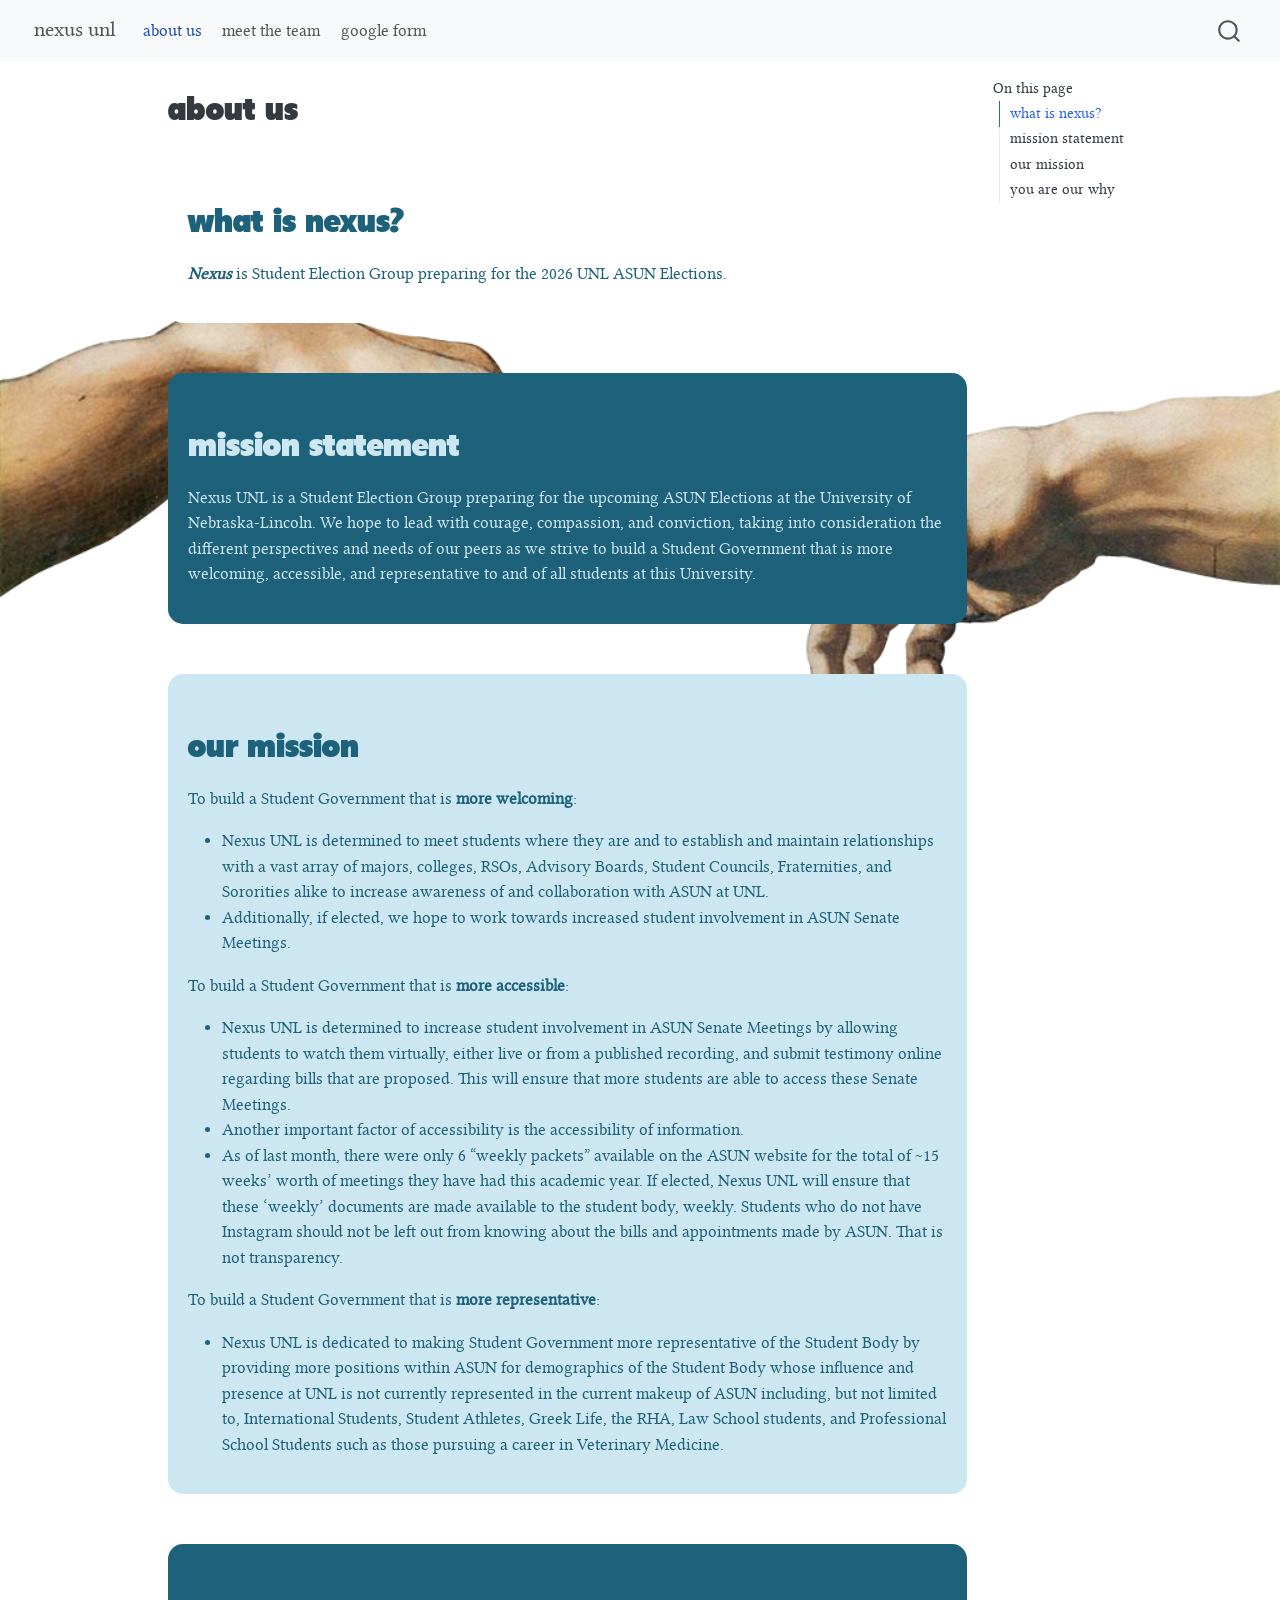
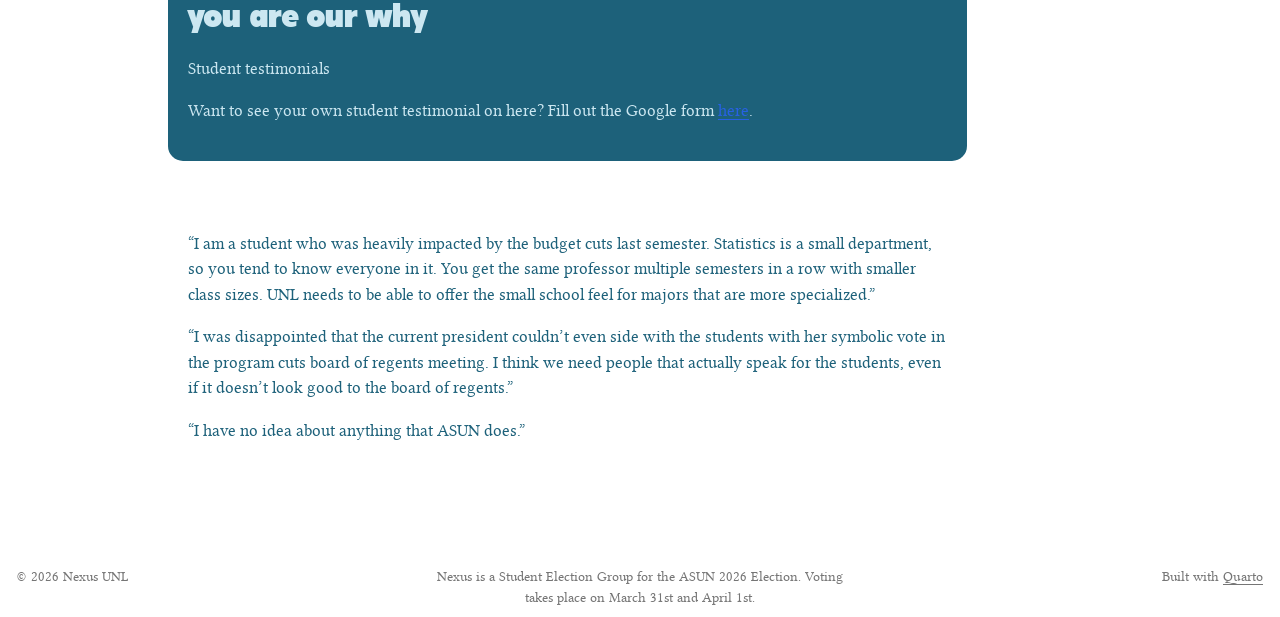
==== commit e86bf0c3: "small edits to design. added mission statement in the about us section" ====
--- a/docs/about.html
+++ b/docs/about.html
@@ -122,6 +122,8 @@
    
   <ul>
   <li><a href="#what-is-nexus" id="toc-what-is-nexus" class="nav-link active" data-scroll-target="#what-is-nexus">what is nexus?</a></li>
+  <li><a href="#mission-statement" id="toc-mission-statement" class="nav-link" data-scroll-target="#mission-statement">mission statement</a></li>
+  <li><a href="#our-mission" id="toc-our-mission" class="nav-link" data-scroll-target="#our-mission">our mission</a></li>
   <li><a href="#you-are-our-why" id="toc-you-are-our-why" class="nav-link" data-scroll-target="#you-are-our-why">you are our why</a></li>
   </ul>
 </nav>
@@ -148,17 +150,32 @@
 </header>
 
 
-<section id="what-is-nexus" class="level1 color3">
+<section id="what-is-nexus" class="level1 section3-2">
 <h1>what is nexus?</h1>
+<p><strong><em>Nexus</em></strong> is Student Election Group preparing for the 2026 UNL ASUN Elections.</p>
 </section>
-<div class="section2">
-<p><strong><em>Nexus</em></strong> is Student Election Group preparing for the 2026 UNL ASUN Elections.</p>
-<p>We are currently in the recruiting phase until February 23rd when SEGs are permitted to begin visible campaigning.</p>
-<p>I hope you consider joining <strong><em>Nexus</em></strong>!</p>
+<section id="mission-statement" class="level1 section1 spacer">
+<h1>mission statement</h1>
+<p>Nexus UNL is a Student Election Group preparing for the upcoming ASUN Elections at the University of Nebraska-Lincoln. We hope to lead with courage, compassion, and conviction, taking into consideration the different perspectives and needs of our peers as we strive to build a Student Government that is more welcoming, accessible, and representative to and of all students at this University.</p>
+</section>
+<section id="our-mission" class="level1 section2 spacer">
+<h1>our mission</h1>
+<p>To build a Student Government that is <strong>more welcoming</strong>:</p>
 <ul>
-<li><em>Kyanne Casperson, Nexus President</em></li>
+<li>Nexus UNL is determined to meet students where they are and to establish and maintain relationships with a vast array of majors, colleges, RSOs, Advisory Boards, Student Councils, Fraternities, and Sororities alike to increase awareness of and collaboration with ASUN at UNL.</li>
+<li>Additionally, if elected, we hope to work towards increased student involvement in ASUN Senate Meetings.</li>
 </ul>
-</div>
+<p>To build a Student Government that is <strong>more accessible</strong>:</p>
+<ul>
+<li>Nexus UNL is determined to increase student involvement in ASUN Senate Meetings by allowing students to watch them virtually, either live or from a published recording, and submit testimony online regarding bills that are proposed. This will ensure that more students are able to access these Senate Meetings.</li>
+<li>Another important factor of accessibility is the accessibility of information.</li>
+<li>As of last month, there were only 6 “weekly packets” available on the ASUN website for the total of ~15 weeks’ worth of meetings they have had this academic year. If elected, Nexus UNL will ensure that these ‘weekly’ documents are made available to the student body, weekly. Students who do not have Instagram should not be left out from knowing about the bills and appointments made by ASUN. That is not transparency.</li>
+</ul>
+<p>To build a Student Government that is <strong>more representative</strong>:</p>
+<ul>
+<li>Nexus UNL is dedicated to making Student Government more representative of the Student Body by providing more positions within ASUN for demographics of the Student Body whose influence and presence at UNL is not currently represented in the current makeup of ASUN including, but not limited to, International Students, Student Athletes, Greek Life, the RHA, Law School students, and Professional School Students such as those pursuing a career in Veterinary Medicine.</li>
+</ul>
+</section>
 <section id="you-are-our-why" class="level1 section1 spacer">
 <h1>you are our why</h1>
 <p>Student testimonials</p>
@@ -166,12 +183,8 @@
 </section>
 <div class="section3-2 spacer">
 <p>“I am a student who was heavily impacted by the budget cuts last semester. Statistics is a small department, so you tend to know everyone in it. You get the same professor multiple semesters in a row with smaller class sizes. UNL needs to be able to offer the small school feel for majors that are more specialized.”</p>
-</div>
-<div class="section3">
 <p>“I was disappointed that the current president couldn’t even side with the students with her symbolic vote in the program cuts board of regents meeting. I think we need people that actually speak for the students, even if it doesn’t look good to the board of regents.”</p>
-</div>
-<div class="section3-2">
-<p>“I have no idea about anything that asun does.”</p>
+<p>“I have no idea about anything that ASUN does.”</p>
 </div>
 
 
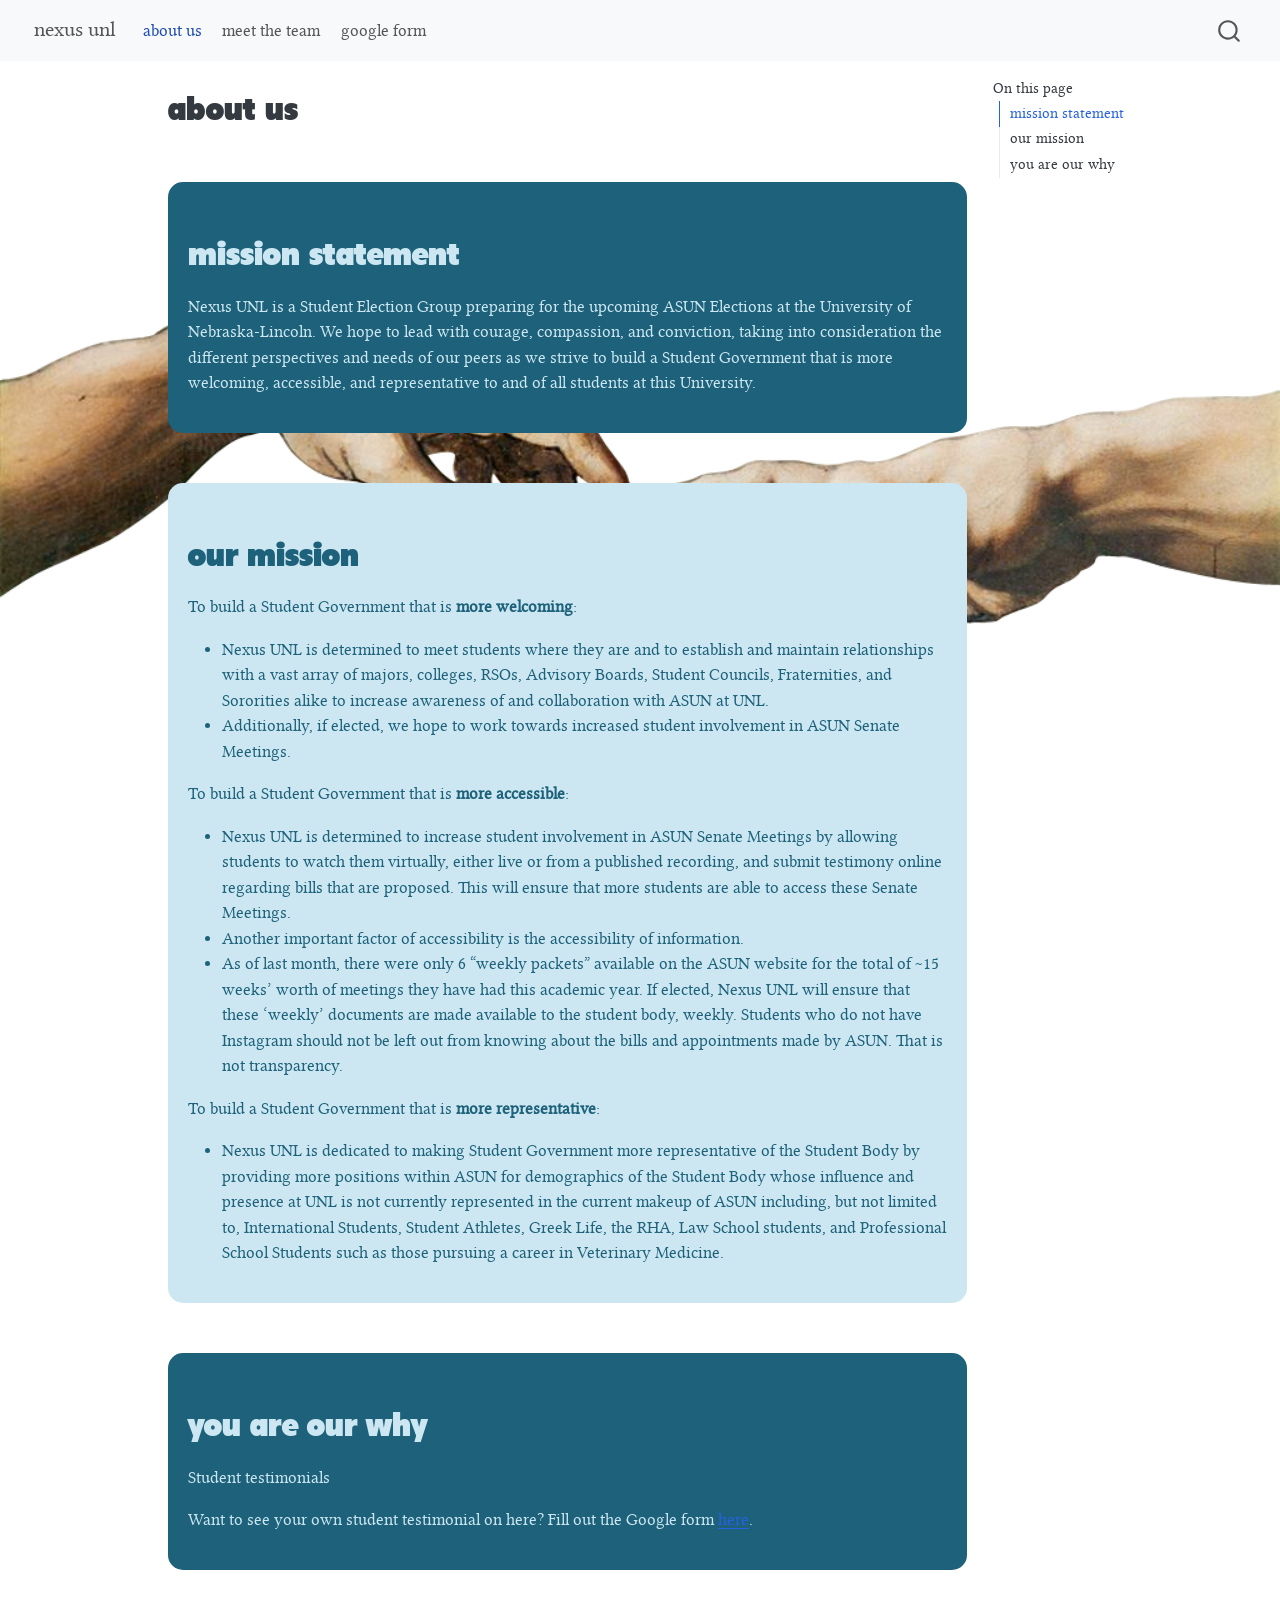
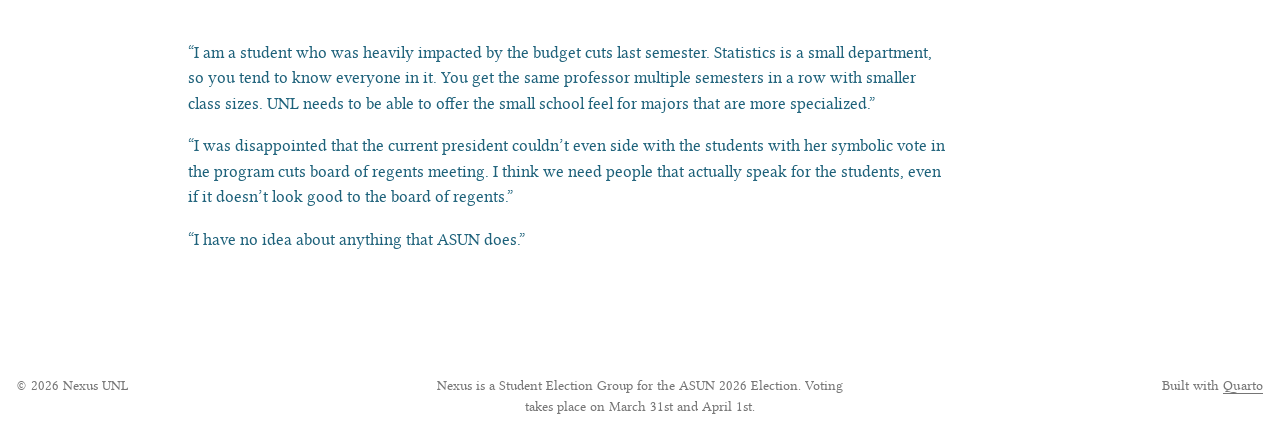
==== commit 7f71ef26: "removed some redudancy" ====
--- a/docs/about.html
+++ b/docs/about.html
@@ -121,8 +121,7 @@
     <h2 id="toc-title">On this page</h2>
    
   <ul>
-  <li><a href="#what-is-nexus" id="toc-what-is-nexus" class="nav-link active" data-scroll-target="#what-is-nexus">what is nexus?</a></li>
-  <li><a href="#mission-statement" id="toc-mission-statement" class="nav-link" data-scroll-target="#mission-statement">mission statement</a></li>
+  <li><a href="#mission-statement" id="toc-mission-statement" class="nav-link active" data-scroll-target="#mission-statement">mission statement</a></li>
   <li><a href="#our-mission" id="toc-our-mission" class="nav-link" data-scroll-target="#our-mission">our mission</a></li>
   <li><a href="#you-are-our-why" id="toc-you-are-our-why" class="nav-link" data-scroll-target="#you-are-our-why">you are our why</a></li>
   </ul>
@@ -150,10 +149,6 @@
 </header>
 
 
-<section id="what-is-nexus" class="level1 section3-2">
-<h1>what is nexus?</h1>
-<p><strong><em>Nexus</em></strong> is Student Election Group preparing for the 2026 UNL ASUN Elections.</p>
-</section>
 <section id="mission-statement" class="level1 section1 spacer">
 <h1>mission statement</h1>
 <p>Nexus UNL is a Student Election Group preparing for the upcoming ASUN Elections at the University of Nebraska-Lincoln. We hope to lead with courage, compassion, and conviction, taking into consideration the different perspectives and needs of our peers as we strive to build a Student Government that is more welcoming, accessible, and representative to and of all students at this University.</p>
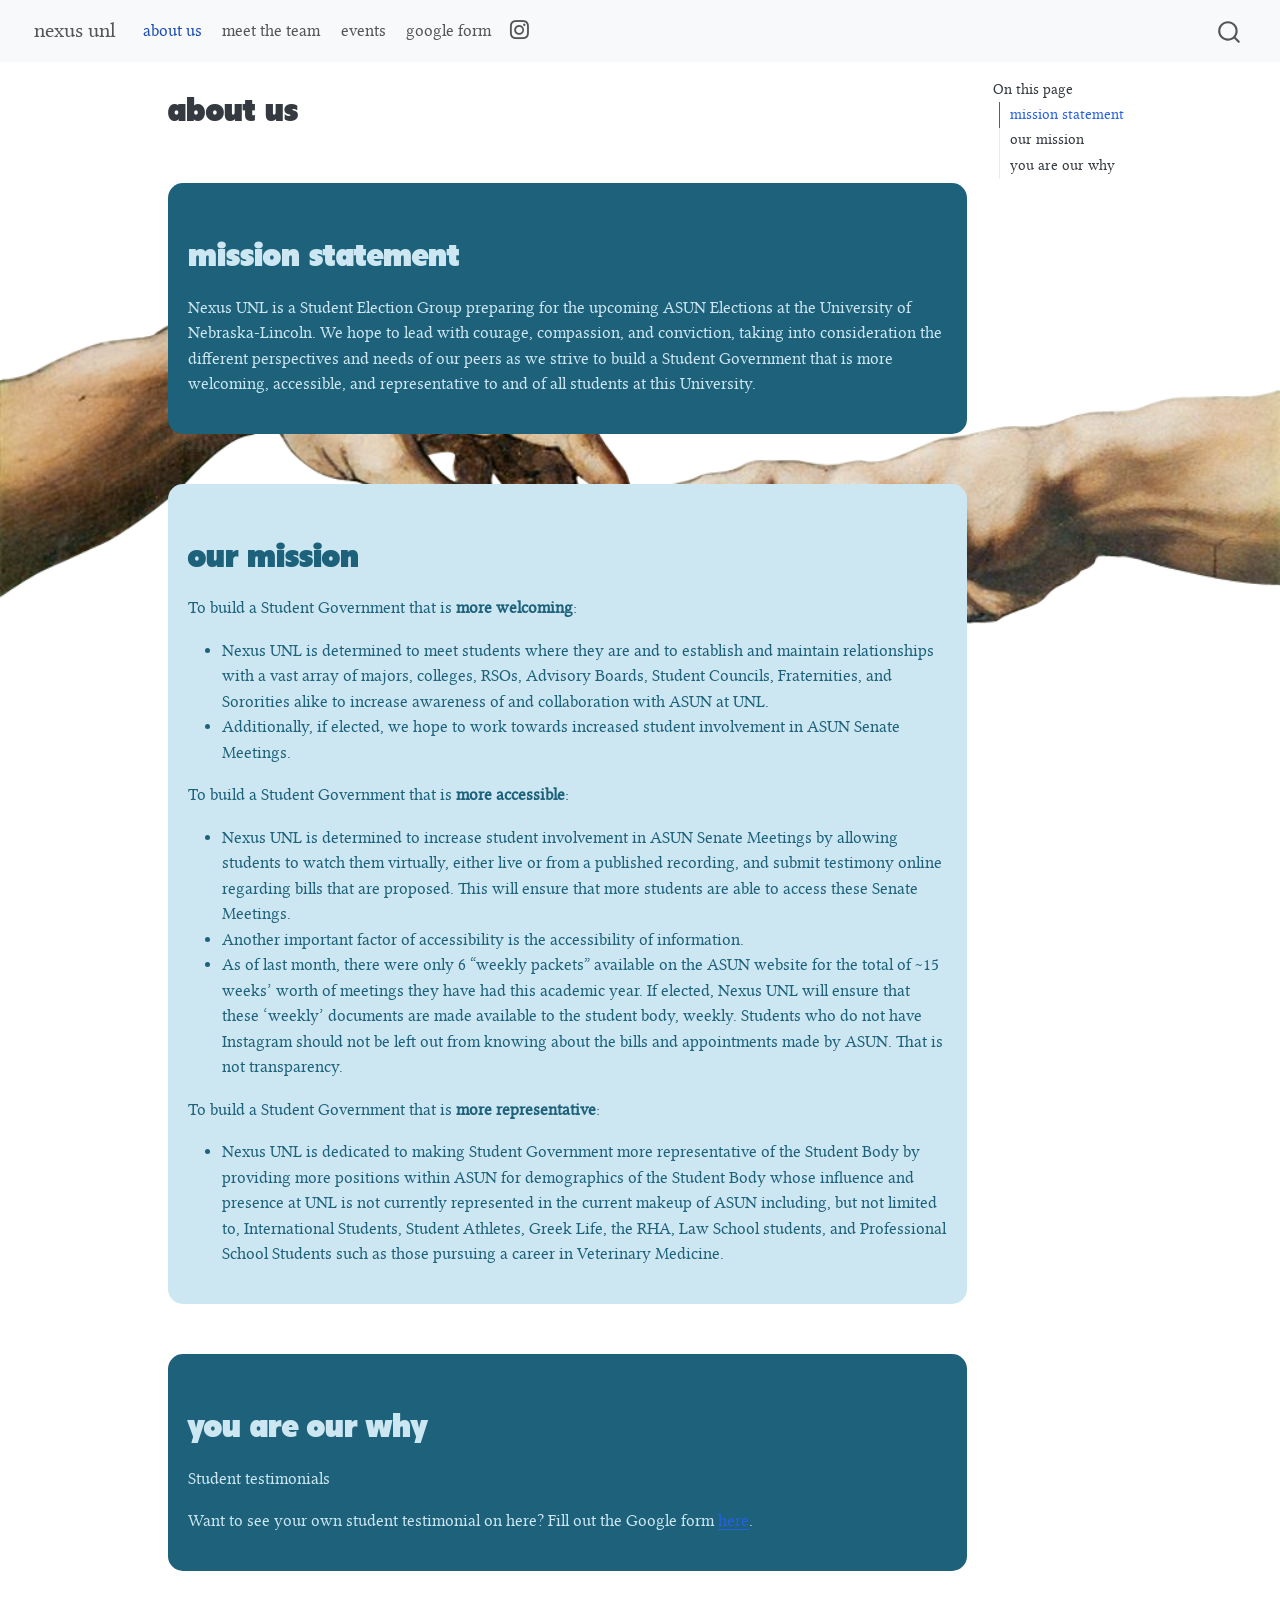
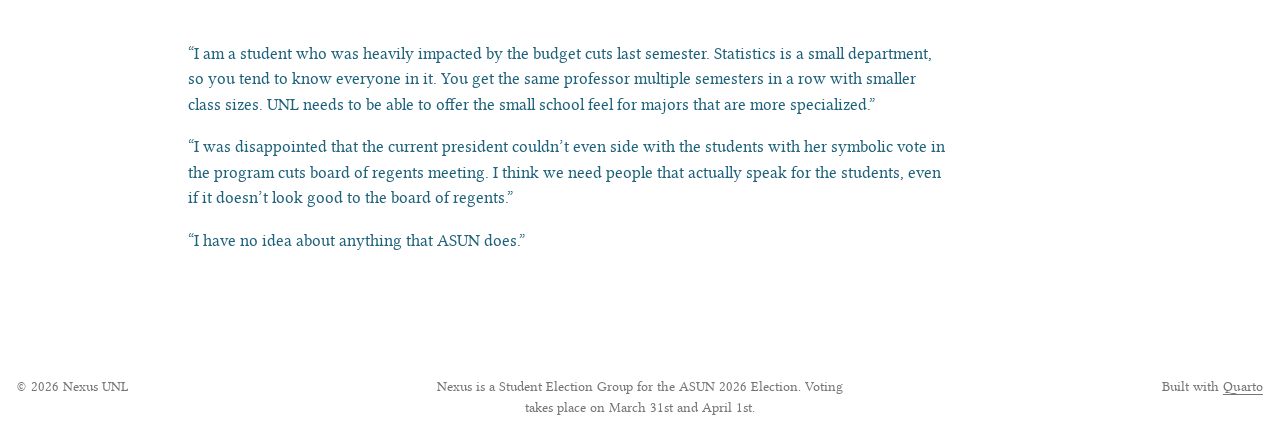
==== commit cc1a36e5: "added instagram to top navbar" ====
--- a/docs/about.html
+++ b/docs/about.html
@@ -102,8 +102,17 @@
 <span class="menu-text">meet the team</span></a>
   </li>  
   <li class="nav-item">
+    <a class="nav-link" href="./events.html"> 
+<span class="menu-text">events</span></a>
+  </li>  
+  <li class="nav-item">
     <a class="nav-link" href="./google-form.html"> 
 <span class="menu-text">google form</span></a>
+  </li>  
+  <li class="nav-item compact">
+    <a class="nav-link" href="https://www.instagram.com/nexusunl/"> <i class="bi bi-instagram" role="img">
+</i> 
+<span class="menu-text"></span></a>
   </li>  
 </ul>
           </div> <!-- /navcollapse -->
